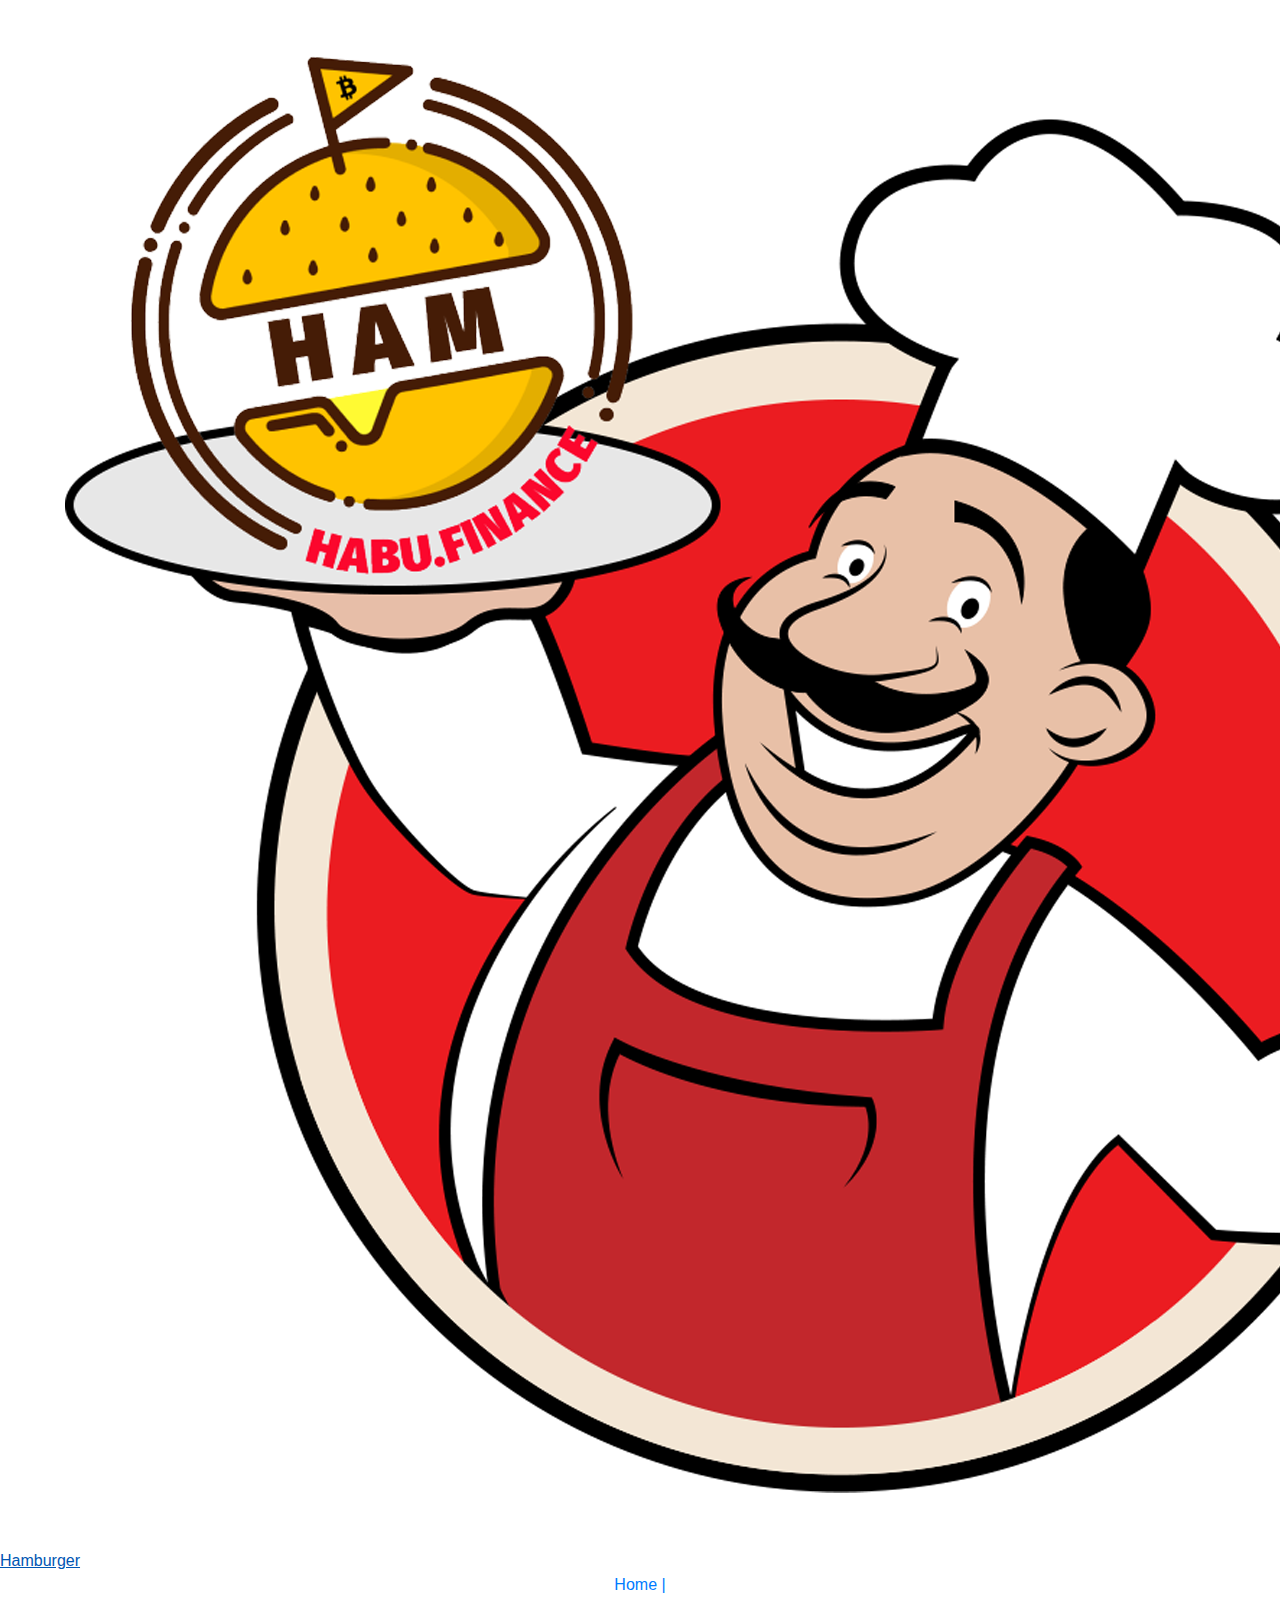
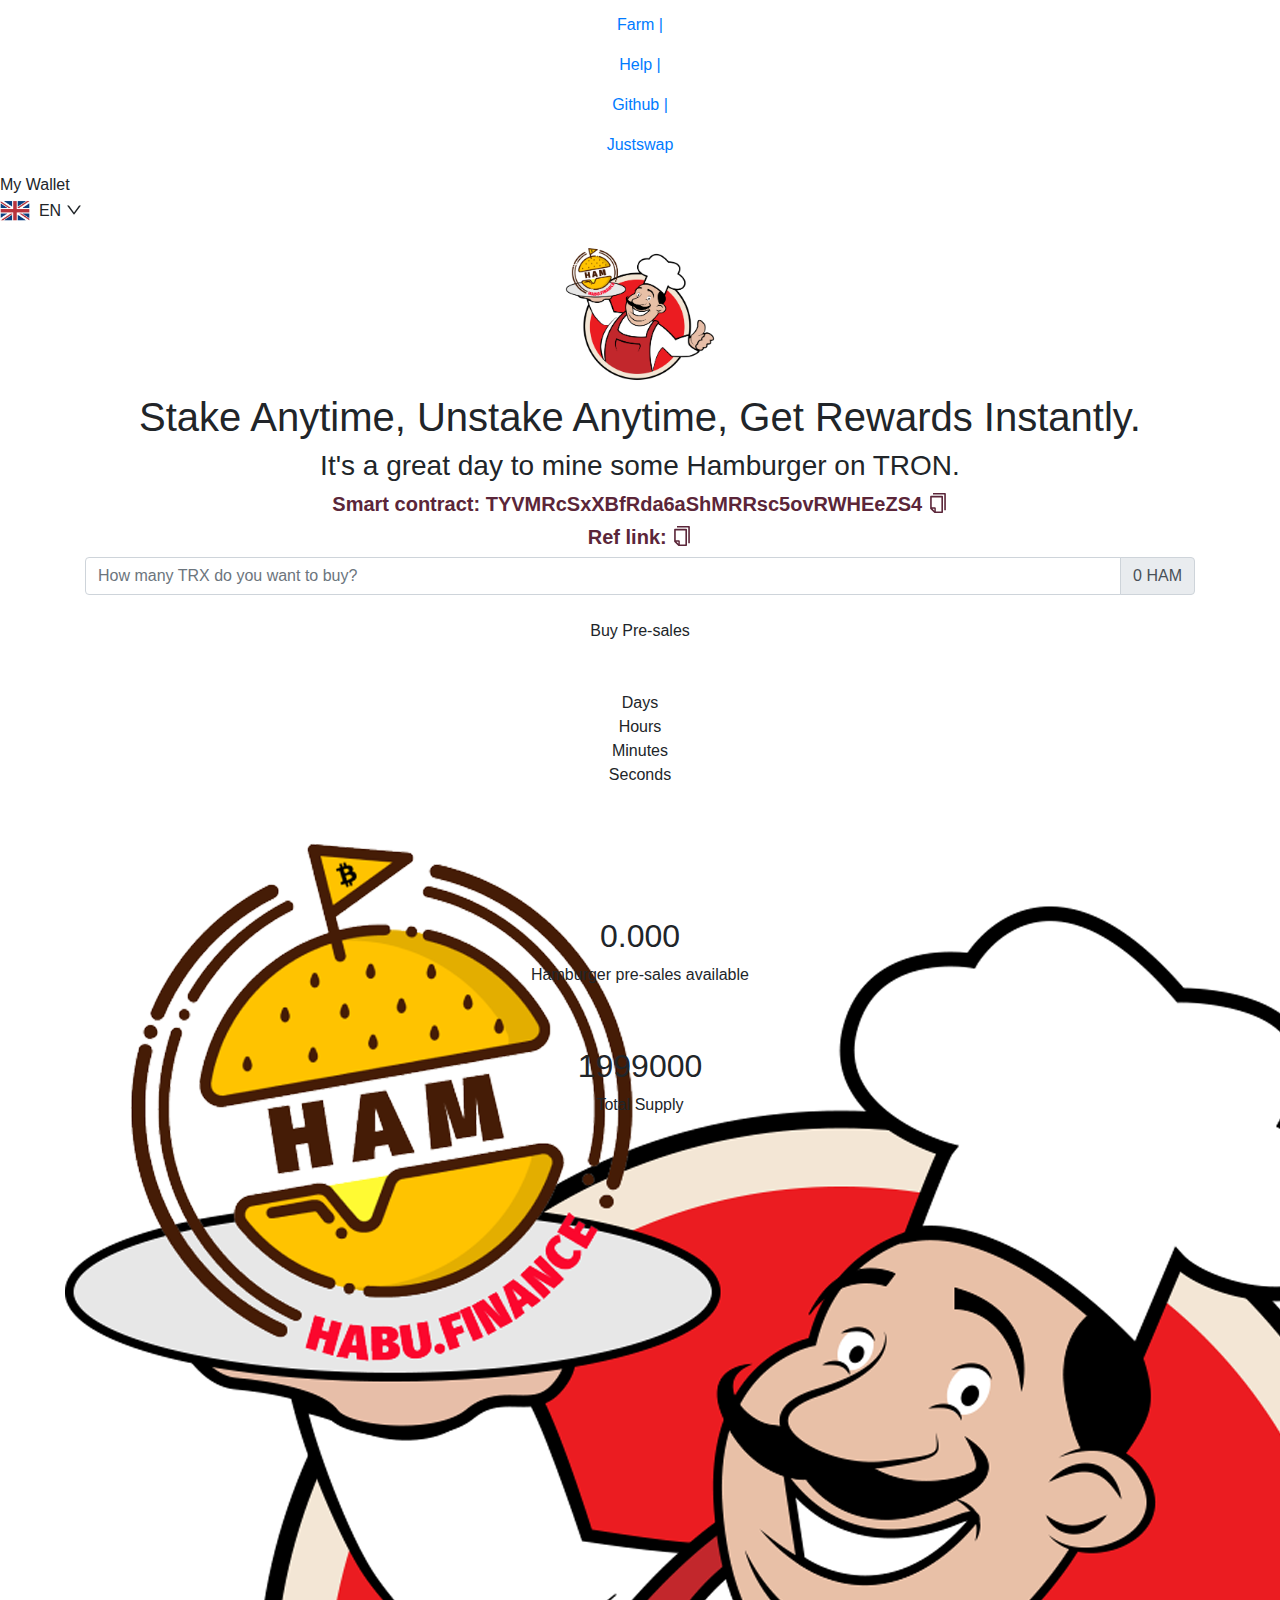
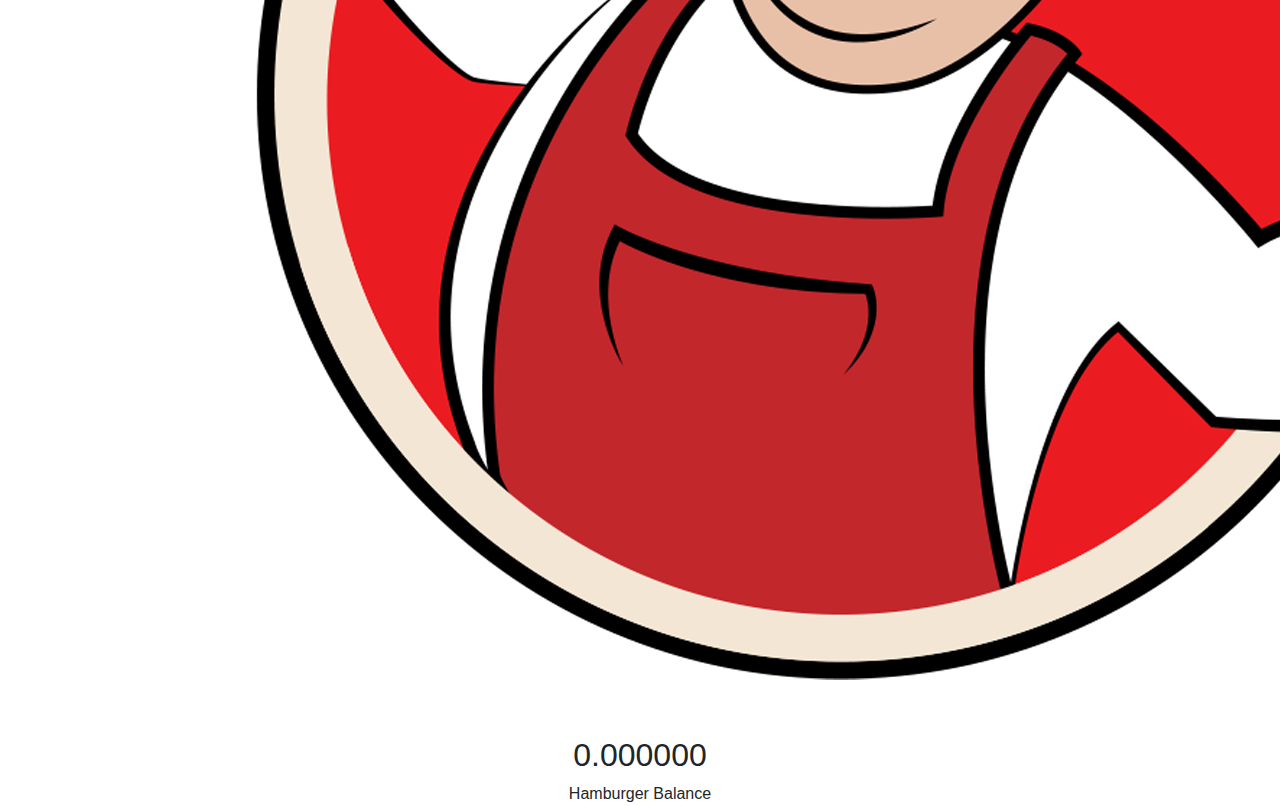
==== index.html @ 99e17292 "Add files via upload" ====
<html>

<head>
    <style type="text/css">
        .anticon {
            display: inline-block;
            color: inherit;
            font-style: normal;
            line-height: 0;
            text-align: center;
            text-transform: none;
            vertical-align: -0.125em;
            text-rendering: optimizeLegibility;
            -webkit-font-smoothing: antialiased;
            -moz-osx-font-smoothing: grayscale;
        }

        .anticon > * {
            line-height: 1;
        }

        .anticon svg {
            display: inline-block;
        }

        .anticon::before {
            display: none;
        }

        .anticon .anticon-icon {
            display: block;
        }

        .anticon[tabindex] {
            cursor: pointer;
        }

        .anticon-spin::before,
        .anticon-spin {
            display: inline-block;
            -webkit-animation: loadingCircle 1s infinite linear;
            animation: loadingCircle 1s infinite linear;
        }

        @-webkit-keyframes loadingCircle {
            100% {
                -webkit-transform: rotate(360deg);
                transform: rotate(360deg);
            }
        }

        @keyframes loadingCircle {
            100% {
                -webkit-transform: rotate(360deg);
                transform: rotate(360deg);
            }
        }
    </style>
    <meta charset="utf-8">
    <meta name="description" content="Farm Hamburger tokens on Tron. Highest yield farming DeFi Project.">
    <meta name="keywords"
          content="blockchain,decentralize, hamburger, defi, token, roi, dividends, daily roi, daily dividends, staking, defi token, swap, justswap, uniswap, tron, tron network">
    <meta name="author" content="Hamburger">
    <meta name="viewport" content="width=device-width,initial-scale=1,shrink-to-fit=no">
    <meta name="theme-color" content="#f0e7ea">
    <link rel="shortcut icon" href="/images/hamberger.png">
    <link href="https://fonts.googleapis.com/css?family=Open+Sans:400,600,700,800" rel="stylesheet">
    <link href="https://fonts.googleapis.com/css2?family=Montserrat:wght@100;400;600;700;800&amp;display=swap"
          rel="stylesheet">
    <link
            href="https://fonts.googleapis.com/css?family=Poppins:400,400i,500,500i,600,600i,700,700i,800,800i,900,900i&amp;display=swap"
            rel="stylesheet">
    <link
            href="https://fonts.googleapis.com/css2?family=Poppins:ital,wght@0,400;0,500;0,600;0,700;0,800;1,400;1,500;1,600;1,700;1,800&amp;display=swap"
            rel="stylesheet">
    <link
            href="https://fonts.googleapis.com/css2?family=Nunito:ital,wght@0,200;0,300;0,400;0,600;0,700;0,800;0,900;1,200;1,300;1,400;1,600;1,700;1,800;1,900&amp;display=swap"
            rel="stylesheet">
    <title>Hamburger</title>
    <script async="" src="https://www.googletagmanager.com/gtag/js?id=UA-172433017-2"></script>
    <script src="https://code.jquery.com/jquery-3.5.1.slim.min.js"
            integrity="sha256-4+XzXVhsDmqanXGHaHvgh1gMQKX40OUvDEBTu8JcmNs=" crossorigin="anonymous"></script>
    <link href="/css/ham.chunk.css" rel="stylesheet">
    <link href="/css/main.ham.chunk.css" rel="stylesheet">
<!--    <link href="../public/css/style.css" rel="stylesheet">-->
<!--    <link href="../public/css/ham.chunk.css" rel="stylesheet">-->
<!--    <link href="../public/css/main.ham.chunk.css" rel="stylesheet">-->
    <style id="plotly.js-style-global"></style>
    <link rel="stylesheet" href="https://maxcdn.bootstrapcdn.com/bootstrap/4.0.0/css/bootstrap.min.css"
          integrity="sha384-Gn5384xqQ1aoWXA+058RXPxPg6fy4IWvTNh0E263XmFcJlSAwiGgFAW/dAiS6JXm" crossorigin="anonymous">

    <link href="/css/style.css" rel="stylesheet">
    <script src="https://code.jquery.com/jquery-3.2.1.slim.min.js"
            integrity="sha384-KJ3o2DKtIkvYIK3UENzmM7KCkRr/rE9/Qpg6aAZGJwFDMVNA/GpGFF93hXpG5KkN" crossorigin="anonymous">
    </script>
    <script src="https://cdnjs.cloudflare.com/ajax/libs/popper.js/1.12.9/umd/popper.min.js"
            integrity="sha384-ApNbgh9B+Y1QKtv3Rn7W3mgPxhU9K/ScQsAP7hUibX39j7fakFPskvXusvfa0b4Q" crossorigin="anonymous">
    </script>
    <script src="https://maxcdn.bootstrapcdn.com/bootstrap/4.0.0/js/bootstrap.min.js"
            integrity="sha384-JZR6Spejh4U02d8jOt6vLEHfe/JQGiRRSQQxSfFWpi1MquVdAyjUar5+76PVCmYl" crossorigin="anonymous">
    </script>
    <script>
        function isInstalled() {
            if (window.tronWeb) {
                console.log("Yes, catch it:");
                return true;
            }
            return false;
        }

        function checkInstall() {
            if (!isInstalled()) {
                alert("You need install extension tronlink and login tronlink!");
            }
        }
        $(document).ready(function () {

            $("#popup").hide().fadeIn(1000);

            $("#close").on("click", function (e) {
                e.preventDefault();
                $("#popup").fadeOut(1000);
            });

        });

    </script>
    <script src="//ajax.googleapis.com/ajax/libs/jquery/1.11.1/jquery.min.js"></script>
</head>

<body onload="checkInstall()">

<div id="popup" class="modal">
    <div class="popup-content">
        <span class="close" id="close">&times;</span>
        <img class="img-popup" src="/images/ham-sale.jpg" width="100%" height="80%" alt="popup">
    </div>

</div>

<div class="App">
    <div class="header">
        <!--        <div class="clickableButton nav-header">-->
        <!--            <a href="#" class="home">-->
        <!--                <span>Home |&nbsp;</span>-->
        <!--            </a>-->
        <!--            <a href="https://docs.habu.finance" class="docs">-->
        <!--                <span>Documents |&nbsp;</span>-->
        <!--            </a>-->
        <!--            <a href="https://medium.com/@habu.finance" class="social">-->
        <!--                <span>Medium</span>-->
        <!--            </a>-->
        <!--        </div>-->
        <a class="logo clickableButton" href="/"><img src="/images/logo-ham.png" alt="logo"
                                                      class="logo"><span>Hamburger</span></a>
        <!--        <div class="menu">-->
        <div class="headertabs horizontalTabs" align="middle">
            <a href="#">
                <p class="highlitedTab clickableButton">Home | </p>
            </a>
            <a href="farms.html">
                <p class="clickableButton">Farm | </p>
            </a>
            <a href="https://docs.habu.finance/habu-ecosystem/how-to-buy-ham-token-via-tronlink-walllet"
               target="_blank">
                <p class="clickableButton">Help | </p>
            </a>
            <a href="https://github.com/habufinance/web" target="_blank">
                <p class="clickableButton">Github | </p>
            </a>
            <a href="https://justswap.io/#/home?tokenAddress=TYVMRcSxXBfRda6aShMRRsc5ovRWHEeZS4&type=swap"
               target="_blank">
                <p class="clickableButton">Justswap</p>
            </a>
        </div>
        <!--        </div>-->

        <div id="myWall" class="myWallet clickableButton" data-toggle="modal" data-target="#modalBuy">
            <span>My Wallet</span>
        </div>
        <p class="ant-dropdown-link flag ant-dropdown-trigger">
                            <span><img
                                    src="[data-uri]"
                                    alt="EN" width="30px">&nbsp;&nbsp;EN</span>
            <span role="img" aria-label="down" class="anticon anticon-down">
                                 <svg viewBox="64 64 896 896" focusable="false" class="" data-icon="down" width="1em"
                                      height="1em"
                                      fill="currentColor" aria-hidden="true">
                                    <path d="M884 256h-75c-5.1 0-9.9 2.5-12.9 6.6L512 654.2 227.9 262.6c-3-4.1-7.8-6.6-12.9-6.6h-75c-6.5 0-10.3 7.4-6.5 12.7l352.6 486.1c12.8 17.6 39 17.6 51.7 0l352.6-486.1c3.9-5.3.1-12.7-6.4-12.7z"></path>
                                 </svg>
                              </span>
        </p>
    </div>
    <div class="homepage">
        <div class="container text-center">
            <div class="greating">
                <img src="/images/logo-ham.png" alt="hamburger" width="160">
                <h1 class="my-2">Stake Anytime, Unstake Anytime, Get Rewards Instantly.</h1>
                <h3>It's a great day to mine some Hamburger on TRON.</h3>
                <div class="h5" style="color: rgb(91, 38, 57); font-weight: 700;">
                    Smart contract:
                    <a href="https://tronscan.org/#/contract/TYVMRcSxXBfRda6aShMRRsc5ovRWHEeZS4" target="_blank"
                       class="clickableButton"
                       onclick="copy_address('https://tronscan.org/#/contract/TYVMRcSxXBfRda6aShMRRsc5ovRWHEeZS4')">
                        <span disabled id="address" class="ellipsis" style="color: rgb(91, 38, 57);">TYVMRcSxXBfRda6aShMRRsc5ovRWHEeZS4</span>
                        <span style="color: rgb(91, 38, 57); position: relative; top: 2px;">
                                        <svg viewBox="64 64 896 896" focusable="false" class="" data-icon="copy"
                                             width="1em"
                                             height="1em" fill="currentColor" aria-hidden="true">
                                            <path d="M832 64H296c-4.4 0-8 3.6-8 8v56c0 4.4 3.6 8 8 8h496v688c0 4.4 3.6 8 8 8h56c4.4 0 8-3.6 8-8V96c0-17.7-14.3-32-32-32zM704 192H192c-17.7 0-32 14.3-32 32v530.7c0 8.5 3.4 16.6 9.4 22.6l173.3 173.3c2.2 2.2 4.7 4 7.4 5.5v1.9h4.2c3.5 1.3 7.2 2 11 2H704c17.7 0 32-14.3 32-32V224c0-17.7-14.3-32-32-32zM350 856.2L263.9 770H350v86.2zM664 888H414V746c0-22.1-17.9-40-40-40H232V264h432v624z"></path>
                                        </svg>
                                    </span>
                    </a>
                </div>
                <div class="h5" style="color: rgb(91, 38, 57); font-weight: 700;">
                    Ref link:
                    <span class="clickableButton"
                          onclick="copy_address('https://habu.finance/from/' + window.tronWeb.defaultAddress.base58)">
                                    <span disabled id="referLink" class="ellipsis refLink"
                                          style="color: rgb(91, 38, 57);"></span>
                                    <span style="color: rgb(91, 38, 57); position: relative; top: 2px;">
                                        <svg viewBox="64 64 896 896" focusable="false" class="" data-icon="copy"
                                             width="1em"
                                             height="1em" fill="currentColor" aria-hidden="true">
                                            <path d="M832 64H296c-4.4 0-8 3.6-8 8v56c0 4.4 3.6 8 8 8h496v688c0 4.4 3.6 8 8 8h56c4.4 0 8-3.6 8-8V96c0-17.7-14.3-32-32-32zM704 192H192c-17.7 0-32 14.3-32 32v530.7c0 8.5 3.4 16.6 9.4 22.6l173.3 173.3c2.2 2.2 4.7 4 7.4 5.5v1.9h4.2c3.5 1.3 7.2 2 11 2H704c17.7 0 32-14.3 32-32V224c0-17.7-14.3-32-32-32zM350 856.2L263.9 770H350v86.2zM664 888H414V746c0-22.1-17.9-40-40-40H232V264h432v624z"></path>
                                        </svg>
                                    </span>
                                    </span>
                </div>
                <div class="tokenAmount">
                    <div class="form-group">
                        <div class="input-group mb-3">
                            <input class="amount_input form-control" type="number" id="amount"
                                   placeholder="How many TRX do you want to buy?">
                            <div class="input-group-append">
                                <span id="hamAmount" class="input-group-text">0 HAM</span>
                            </div>
                        </div>
                    </div>
                </div>
                <div class="row text-center mt-4 mb-5">
                    <div class="col-md-12">
                        <div class="swapButton m-0 disabled-btn" id="buy-btn">Buy Pre-sales</div>
                    </div>
                    <!--                    <div class="col-md-6">-->
                    <!--                        <div class="swapButton m-0" id="justSwap-btn">JustSwap HAM/TRX</div>-->
                    <!--                    </div>-->
                </div>
                <div id="clockdiv" class="clock">
                    <div>
                        <span class="days"></span>
                        <div class="smalltext">Days</div>
                    </div>
                    <div>
                        <span class="hours"></span>
                        <div class="smalltext">Hours</div>
                    </div>
                    <div>
                        <span class="minutes"></span>
                        <div class="smalltext">Minutes</div>
                    </div>
                    <div>
                        <span class="seconds"></span>
                        <div class="smalltext">Seconds</div>
                    </div>
                </div>
                <script>
                    var hamAmount = 0;
                    var trxAmount = 0;
                    $("#amount").on("input", function () {

                        trxAmount = $("#amount").val();
                        var price = 16;

                        hamAmount = parseInt(trxAmount) / parseInt(price);
                        $("#hamAmount").text(hamAmount + " HAM");
                    });

                    // $("#justSwap-btn").click(function () {
                    //     window.open('https://justswap.org/#/home', '_blank');
                    // })

                    var contractAddress = "TBVc4eMxqB76zaHunj7B7T2Tu5iqGdT7q6";
                    // var contractAddress = "TLKYjLrWbjHCV8Q8sa1hoAdwLvXqfGT8Vv";

                    $("#buy-btn").click(function () {

                        if (isInstalled) {
                            var a = document.getElementById("amount").value;

                            if (a == "" || a <= 0) {
                                alert("Please enter your Amount");
                                return false;
                            }
                            if (window.tronWeb.defaultAddress.hex) {
                                var a = document.getElementById("amount").value;
                                if (a === "" || a <= 0) {
                                    alert("Please enter your Amount");
                                    return false;
                                } else
                                    //let res =  tronweb.contract().at("TSHMJka5fK4MR1Ug38ZkZ9NGSduXeqvX7b").buy(10).send();
                                    window.tronWeb.contract().at(contractAddress).then(function (contract) {
                                        contract.buy().send({
                                            feeLimit: 1000000,
                                            callValue: trxAmount * 1000000,
                                            shouldPollResponse: true
                                        }).then(function (res) {
                                            console.log(res);
                                            // buy end
                                        });
                                    });

                            } else {
                                alert("Please login tronlink ");
                            }
                        }
                    });

                    function updateAddressAndBalance() {
                        if (isInstalled) {
                            if (window.tronWeb.defaultAddress.hex) {
                                $(".addressId").text(window.tronWeb.defaultAddress.base58);
                                $("#referLink").text('https://habu.finance/from/' + window.tronWeb.defaultAddress.base58);
                                $(".refLink").text(window.tronWeb.defaultAddress.base58);


                                window.tronWeb.contract().at(contractAddress).then(function (contract) {
                                    contract.balanceOf(window.tronWeb.defaultAddress.base58).call({shouldPollResponse: true}).then(function (res) {

                                        console.log(res);
                                        $(".habuBalance").text((parseInt(res) / 1000000000000000000).toLocaleString());

                                    });
                                });
                            }

                        }
                    }

                    setInterval(updateAddressAndBalance, 3000);

                    function getBalanceSC() {
                        var res = 0;
                        fetch('https://apilist.tronscan.io/api/account?address=TYVMRcSxXBfRda6aShMRRsc5ovRWHEeZS4').then(response => response.json()).then(
                            data => $("#scBalance").text((data.trc20token_balances[1].balance / 1000000000000000000).toLocaleString())
                        );
                    }

                    function getToken() {
                        var token = 1999000;
                        $("#totalToken").text(parseInt(token).toLocaleString());
                    }


                    setInterval(getBalanceSC, 3000);
                    setInterval(getToken, 3000);


                    function copy_address(value) {
                        var tempInput = document.createElement("input");
                        tempInput.value = value;
                        document.body.appendChild(tempInput);
                        tempInput.select();
                        document.execCommand("copy");
                        document.body.removeChild(tempInput);
                    }

                </script>
            </div>
        </div>

        <div class="ant-row-flex ant-row-flex-center ant-row-flex-middle dataSet"
             style="margin-left: -16px; margin-right: -16px;">
            <div align="left" class="ant-col ant-col-xs-24 ant-col-sm-24 ant-col-md-8"
                 style="padding-left: 16px; padding-right: 16px;">
                <div class="dataBox" style="height: 130px;text-align: center">
                    <img src="/images/logo-ham.png" alt="hamburger">
                    <div class="ballBalance" align="middle">
                        <h2 class="habuBalance">0.000000</h2>
                        <p>Hamburger Balance</p>
                        <!--                        <p class="addressId"></p>-->
                    </div>
                </div>
            </div>
            <div align="left" class="ant-col ant-col-xs-24 ant-col-sm-24 ant-col-md-8"
                 style="padding-left: 16px; padding-right: 16px;">
                <div class="dataBox" style="height: 130px;text-align: center">
                    <h2 style="text-align: center" id="scBalance">0.000</h2>
                    <p style="text-align: center">Hamburger pre-sales available</p>
                </div>
            </div>
            <div align="left" class="ant-col ant-col-xs-24 ant-col-sm-24 ant-col-md-8"
                 style="padding-left: 16px; padding-right: 16px;">
                <div class="dataBox" style="height: 130px;text-align: center">
                    <h2 style="text-align: center" id="totalToken">1999000</h2>
                    <p style="text-align: center">Total Supply</p>
                </div>
            </div>
        </div>
    </div>
</div>

<div class="modal fade" id="modalBuy" tabindex="-1" role="dialog" aria-labelledby="modalBuyToken"
     aria-hidden="true">
    <div class="modal-dialog">
        <div class="modal-content">
            <div class="modal-header">
                <h5 class="modal-title">My Wallet</h5>
                <button type="button" class="close" data-dismiss="modal" aria-label="Close">
                    <svg xmlns="http://www.w3.org/2000/svg" xmlns:xlink="http://www.w3.org/1999/xlink" width="24px"
                         height="24px"
                         viewBox="0 0 24 24" version="1.1">
                        <g stroke="none" stroke-width="1" fill="none" fill-rule="evenodd">
                            <g transform="translate(12.000000, 12.000000) rotate(-45.000000) translate(-12.000000, -12.000000) translate(4.000000, 4.000000)"
                               fill="#000000">
                                <rect x="0" y="7" width="16" height="2" rx="1"/>
                                <rect opacity="0.3"
                                      transform="translate(8.000000, 8.000000) rotate(-270.000000) translate(-8.000000, -8.000000) "
                                      x="0"
                                      y="7" width="16" height="2" rx="1"/>
                            </g>
                        </g>
                    </svg>
                </button>
            </div>
            <div class="row modal-body pt-0">
                <div class="col-md-12">
                    <div style="text-align: center;padding-top: 30px">
                        <img src="/images/logo-ham.png" width="150px" alt="logo">
                        <div class="ballBalance" align="middle">
                            <h2 class="habuBalance">0.000000</h2>
                            <p>Hamburger Balance</p>
                            <h6 class="addressId"></h6>
                        </div>
                    </div>
                </div>
            </div>
        </div>
    </div>
</div>

<script src="/js/main.js"></script>

<script src="https://www.gstatic.com/firebasejs/7.21.1/firebase-app.js"></script>

<script src="https://www.gstatic.com/firebasejs/7.21.1/firebase-analytics.js"></script>

<script src="https://www.gstatic.com/firebasejs/7.21.1/firebase-firestore.js"></script>
<script>
    var firebaseConfig = {
        apiKey: "AIzaSyBG2ugkbAGxnzOLgNbWfl8dsm1zS2GOPD0",
        authDomain: "habu-finance.firebaseapp.com",
        databaseURL: "https://habu-finance.firebaseio.com",
        projectId: "habu-finance",
        storageBucket: "habu-finance.appspot.com",
    };

    // Initialize Firebase
    firebase.initializeApp(firebaseConfig);
    const db = firebase.firestore();
</script>
<!--<script src="../public/js/main.js"></script>-->
</body>

</html>
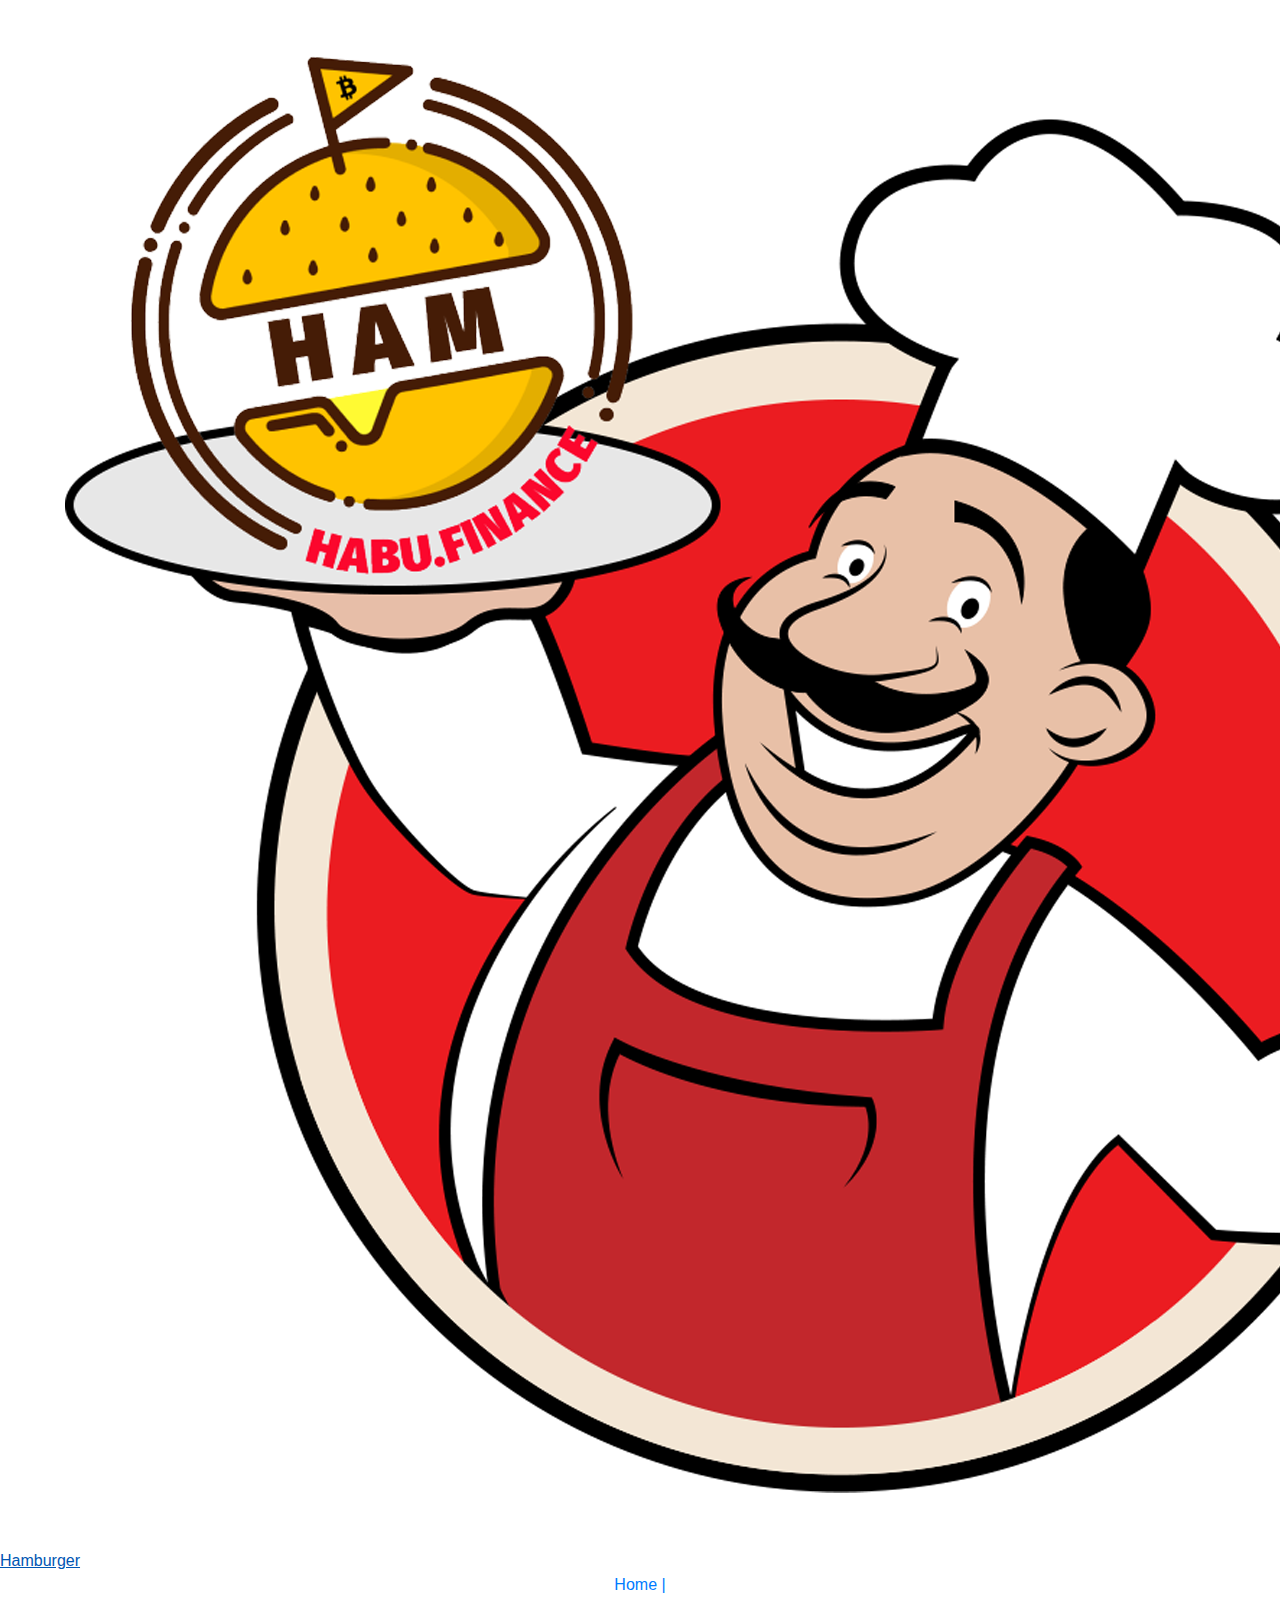
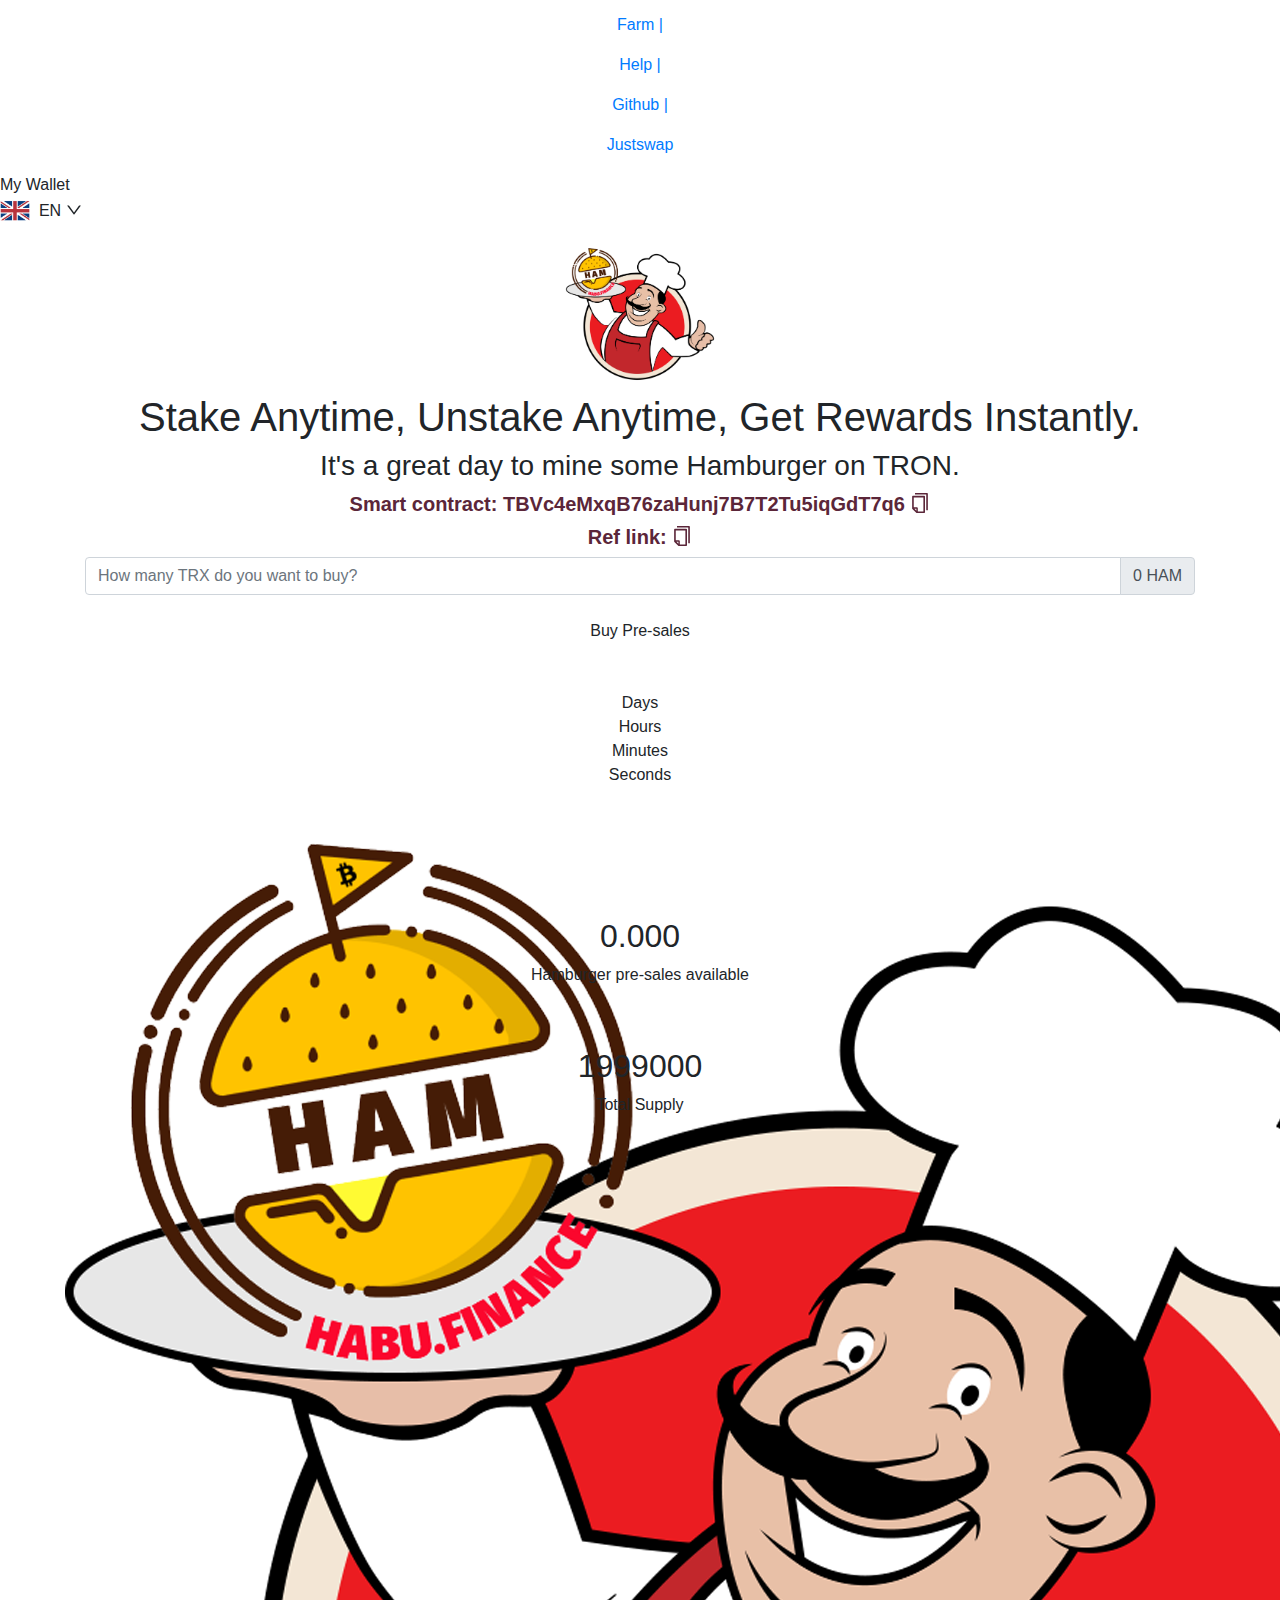
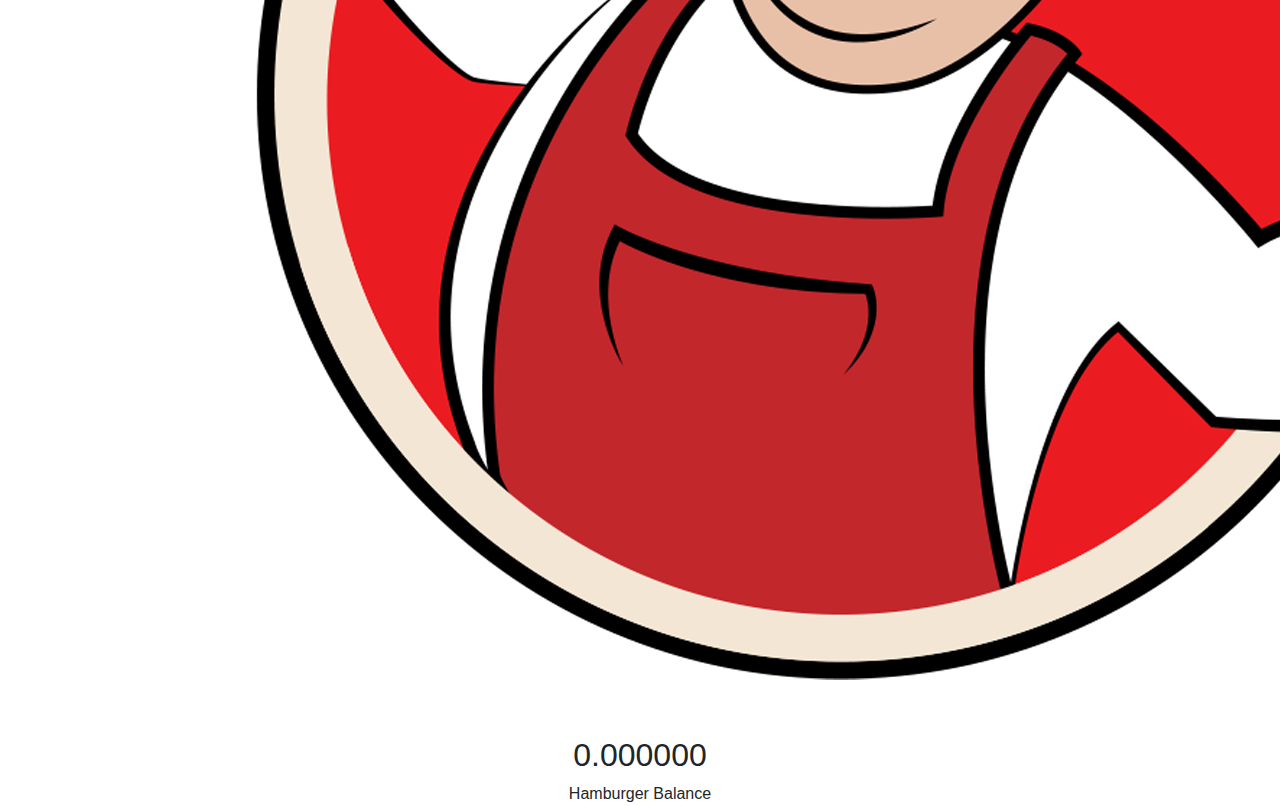
==== commit 3606fb8a: "Add files via upload" ====
--- a/index.html
+++ b/index.html
@@ -168,7 +168,7 @@
             <a href="https://github.com/habufinance/web" target="_blank">
                 <p class="clickableButton">Github | </p>
             </a>
-            <a href="https://justswap.io/#/home?tokenAddress=TYVMRcSxXBfRda6aShMRRsc5ovRWHEeZS4&type=swap"
+            <a href="https://justswap.io/#/home?tokenAddress=TBVc4eMxqB76zaHunj7B7T2Tu5iqGdT7q6&type=swap"
                target="_blank">
                 <p class="clickableButton">Justswap</p>
             </a>
@@ -199,10 +199,10 @@
                 <h3>It's a great day to mine some Hamburger on TRON.</h3>
                 <div class="h5" style="color: rgb(91, 38, 57); font-weight: 700;">
                     Smart contract:
-                    <a href="https://tronscan.org/#/contract/TYVMRcSxXBfRda6aShMRRsc5ovRWHEeZS4" target="_blank"
+                    <a href="https://tronscan.org/#/contract/TBVc4eMxqB76zaHunj7B7T2Tu5iqGdT7q6" target="_blank"
                        class="clickableButton"
-                       onclick="copy_address('https://tronscan.org/#/contract/TYVMRcSxXBfRda6aShMRRsc5ovRWHEeZS4')">
-                        <span disabled id="address" class="ellipsis" style="color: rgb(91, 38, 57);">TYVMRcSxXBfRda6aShMRRsc5ovRWHEeZS4</span>
+                       onclick="copy_address('https://tronscan.org/#/contract/TBVc4eMxqB76zaHunj7B7T2Tu5iqGdT7q6')">
+                        <span disabled id="address" class="ellipsis" style="color: rgb(91, 38, 57);">TBVc4eMxqB76zaHunj7B7T2Tu5iqGdT7q6</span>
                         <span style="color: rgb(91, 38, 57); position: relative; top: 2px;">
                                         <svg viewBox="64 64 896 896" focusable="false" class="" data-icon="copy"
                                              width="1em"
@@ -341,7 +341,7 @@
 
                     function getBalanceSC() {
                         var res = 0;
-                        fetch('https://apilist.tronscan.io/api/account?address=TYVMRcSxXBfRda6aShMRRsc5ovRWHEeZS4').then(response => response.json()).then(
+                        fetch('https://apilist.tronscan.io/api/account?address=TBVc4eMxqB76zaHunj7B7T2Tu5iqGdT7q6').then(response => response.json()).then(
                             data => $("#scBalance").text((data.trc20token_balances[1].balance / 1000000000000000000).toLocaleString())
                         );
                     }
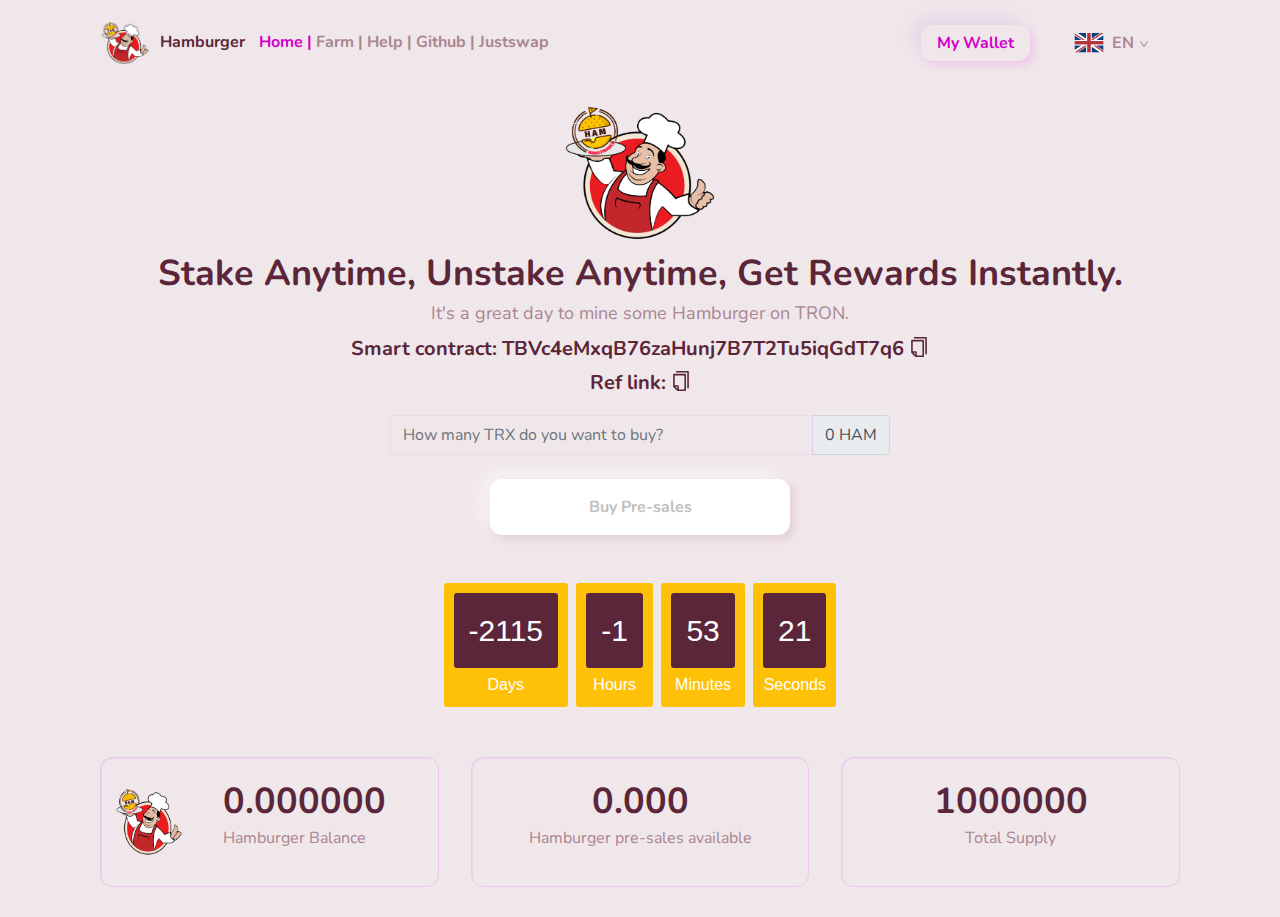
==== commit b0e684be: "Add files via upload" ====
--- a/index.html
+++ b/index.html
@@ -392,7 +392,7 @@
             <div align="left" class="ant-col ant-col-xs-24 ant-col-sm-24 ant-col-md-8"
                  style="padding-left: 16px; padding-right: 16px;">
                 <div class="dataBox" style="height: 130px;text-align: center">
-                    <h2 style="text-align: center" id="totalToken">1999000</h2>
+                    <h2 style="text-align: center" id="totalToken">1000000</h2>
                     <p style="text-align: center">Total Supply</p>
                 </div>
             </div>
